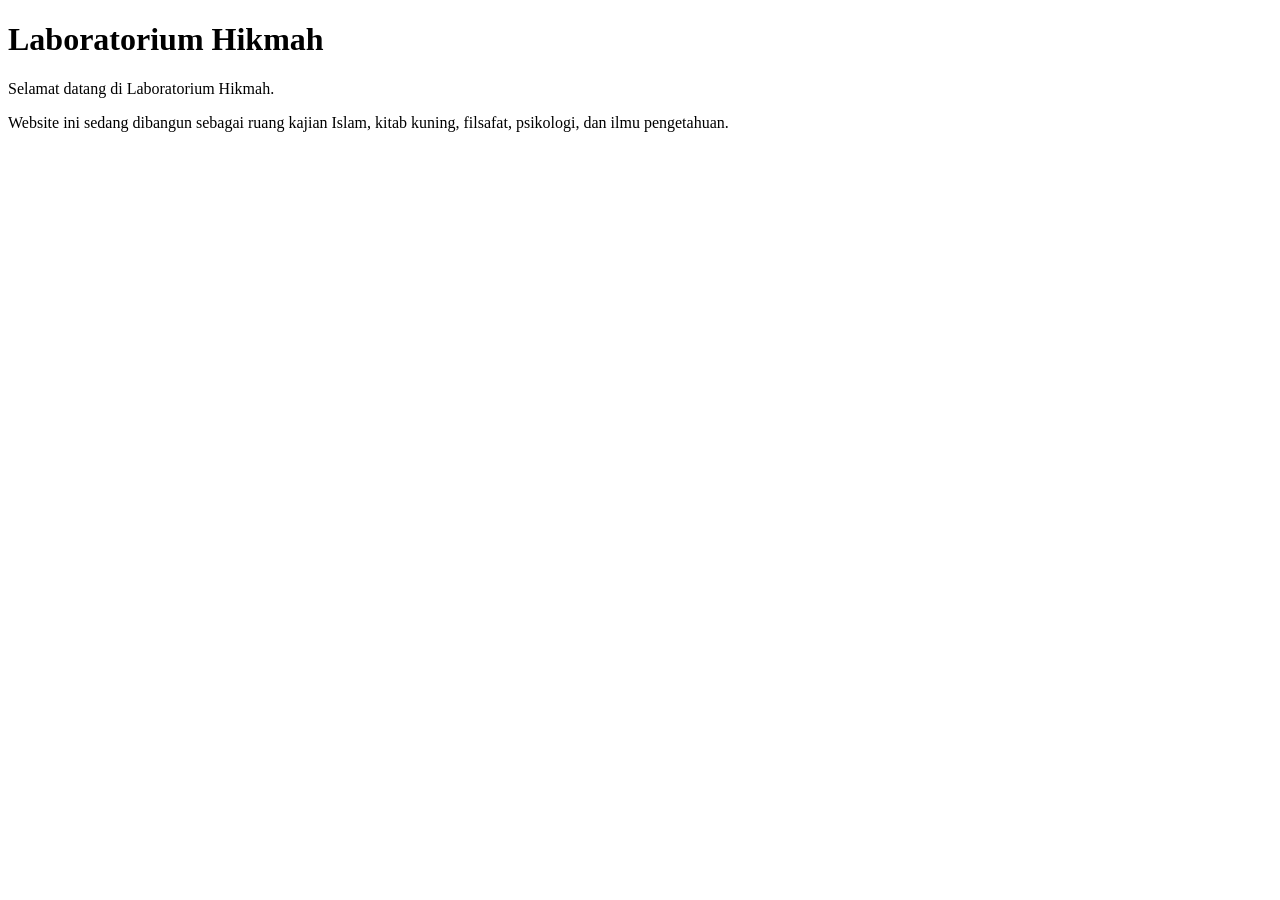
==== index.html @ 44e787c2 "Add initial HTML structure for the website" ====
<!DOCTYPE html>
<html lang="id">
<head>
  <meta charset="UTF-8">
  <meta name="viewport" content="width=device-width, initial-scale=1.0">
  <title>Laboratorium Hikmah</title>
  <meta name="description" content="Laboratorium Hikmah adalah ruang kajian Islam, kitab kuning, filsafat, psikologi, dan ilmu pengetahuan.">
</head>
<body>
  <h1>Laboratorium Hikmah</h1>
  <p>Selamat datang di Laboratorium Hikmah.</p>
  <p>Website ini sedang dibangun sebagai ruang kajian Islam, kitab kuning, filsafat, psikologi, dan ilmu pengetahuan.</p>
</body>
</html>
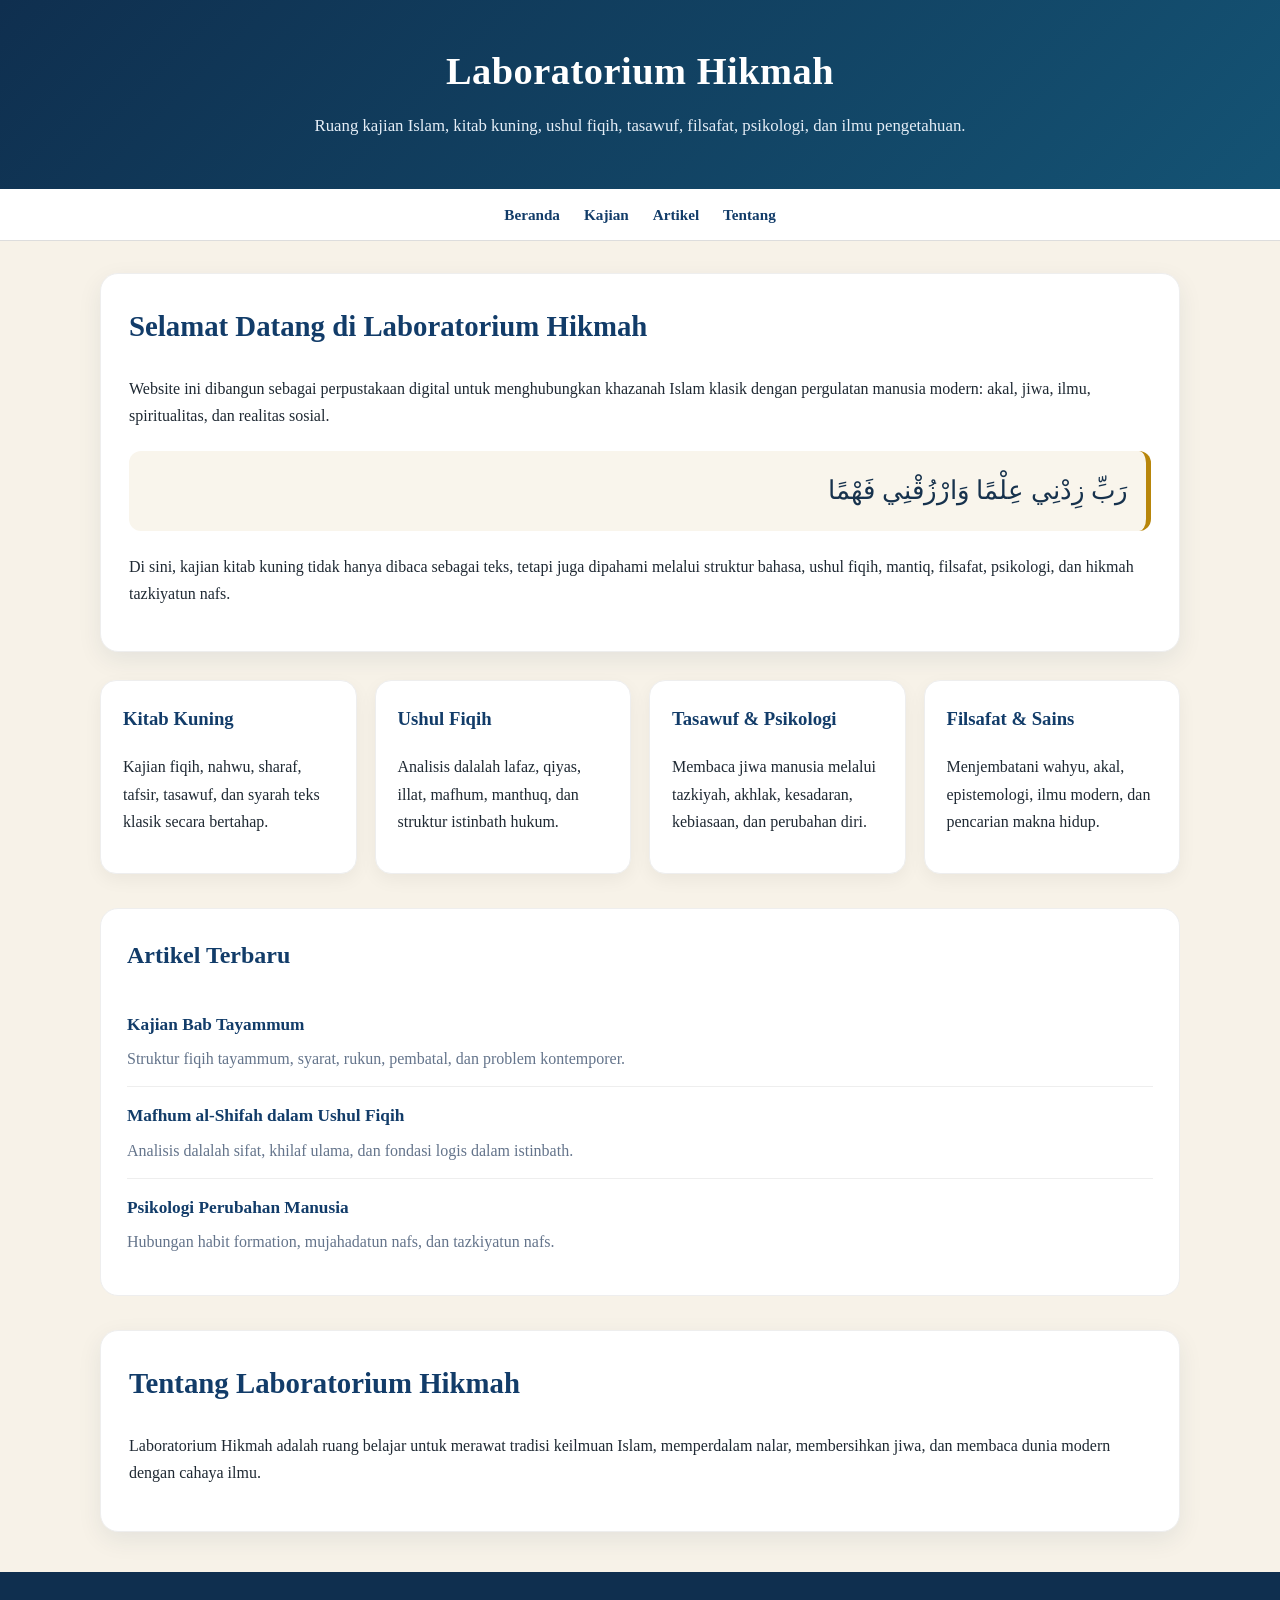
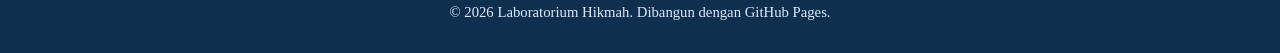
==== commit 0fa958af: "Update index.html with new content and structure" ====
--- a/index.html
+++ b/index.html
@@ -1,14 +1,277 @@
 <!DOCTYPE html>
 <html lang="id">
 <head>
-  <meta charset="UTF-8">
-  <meta name="viewport" content="width=device-width, initial-scale=1.0">
+  <meta charset="UTF-8" />
+  <meta name="viewport" content="width=device-width, initial-scale=1.0" />
+
   <title>Laboratorium Hikmah</title>
-  <meta name="description" content="Laboratorium Hikmah adalah ruang kajian Islam, kitab kuning, filsafat, psikologi, dan ilmu pengetahuan.">
+
+  <meta name="description" content="Laboratorium Hikmah adalah ruang kajian Islam, kitab kuning, filsafat, psikologi, tasawuf, dan ilmu pengetahuan." />
+
+  <style>
+    :root {
+      --bg: #f7f2e8;
+      --card: #ffffff;
+      --text: #1f2933;
+      --muted: #64748b;
+      --primary: #123c69;
+      --accent: #b8860b;
+      --soft: #e8dcc3;
+    }
+
+    * {
+      box-sizing: border-box;
+    }
+
+    body {
+      margin: 0;
+      font-family: Georgia, "Times New Roman", serif;
+      background: var(--bg);
+      color: var(--text);
+      line-height: 1.7;
+    }
+
+    header {
+      background: linear-gradient(135deg, #0f2f4f, #145374);
+      color: white;
+      padding: 48px 22px;
+      text-align: center;
+    }
+
+    header h1 {
+      margin: 0;
+      font-size: 2.4rem;
+      line-height: 1.2;
+      letter-spacing: 0.5px;
+    }
+
+    header p {
+      max-width: 720px;
+      margin: 18px auto 0;
+      font-size: 1.05rem;
+      color: #e5eef7;
+    }
+
+    nav {
+      background: #ffffff;
+      border-bottom: 1px solid #ddd;
+      padding: 12px 16px;
+      text-align: center;
+      position: sticky;
+      top: 0;
+      z-index: 10;
+    }
+
+    nav a {
+      color: var(--primary);
+      text-decoration: none;
+      margin: 0 10px;
+      font-weight: bold;
+      font-size: 0.95rem;
+    }
+
+    .container {
+      width: min(1080px, 92%);
+      margin: 32px auto;
+    }
+
+    .hero {
+      background: var(--card);
+      border-radius: 18px;
+      padding: 28px;
+      box-shadow: 0 8px 24px rgba(15, 47, 79, 0.08);
+      border: 1px solid #eee;
+    }
+
+    .hero h2 {
+      margin-top: 0;
+      color: var(--primary);
+      font-size: 1.8rem;
+    }
+
+    .arabic {
+      direction: rtl;
+      text-align: right;
+      font-size: 1.6rem;
+      color: #17324d;
+      background: #f9f5ec;
+      padding: 18px;
+      border-right: 5px solid var(--accent);
+      border-radius: 12px;
+      margin: 22px 0;
+    }
+
+    .grid {
+      display: grid;
+      grid-template-columns: repeat(auto-fit, minmax(220px, 1fr));
+      gap: 18px;
+      margin-top: 28px;
+    }
+
+    .card {
+      background: var(--card);
+      padding: 22px;
+      border-radius: 16px;
+      border: 1px solid #eee;
+      box-shadow: 0 6px 18px rgba(0, 0, 0, 0.05);
+    }
+
+    .card h3 {
+      margin-top: 0;
+      color: var(--primary);
+    }
+
+    .article-list {
+      margin-top: 34px;
+      background: var(--card);
+      padding: 26px;
+      border-radius: 18px;
+      border: 1px solid #eee;
+    }
+
+    .article-list h2 {
+      margin-top: 0;
+      color: var(--primary);
+    }
+
+    .article-item {
+      padding: 14px 0;
+      border-bottom: 1px solid #eee;
+    }
+
+    .article-item:last-child {
+      border-bottom: none;
+    }
+
+    .article-item a {
+      color: var(--primary);
+      font-weight: bold;
+      text-decoration: none;
+      font-size: 1.08rem;
+    }
+
+    .article-item p {
+      margin: 6px 0 0;
+      color: var(--muted);
+    }
+
+    footer {
+      text-align: center;
+      padding: 28px 16px;
+      margin-top: 40px;
+      background: #0f2f4f;
+      color: #dbeafe;
+      font-size: 0.92rem;
+    }
+
+    @media (max-width: 600px) {
+      header h1 {
+        font-size: 2rem;
+      }
+
+      nav a {
+        display: inline-block;
+        margin: 6px 8px;
+      }
+
+      .arabic {
+        font-size: 1.35rem;
+      }
+    }
+  </style>
 </head>
+
 <body>
-  <h1>Laboratorium Hikmah</h1>
-  <p>Selamat datang di Laboratorium Hikmah.</p>
-  <p>Website ini sedang dibangun sebagai ruang kajian Islam, kitab kuning, filsafat, psikologi, dan ilmu pengetahuan.</p>
+
+  <header>
+    <h1>Laboratorium Hikmah</h1>
+    <p>Ruang kajian Islam, kitab kuning, ushul fiqih, tasawuf, filsafat, psikologi, dan ilmu pengetahuan.</p>
+  </header>
+
+  <nav>
+    <a href="#beranda">Beranda</a>
+    <a href="#kajian">Kajian</a>
+    <a href="#artikel">Artikel</a>
+    <a href="#tentang">Tentang</a>
+  </nav>
+
+  <main class="container" id="beranda">
+
+    <section class="hero">
+      <h2>Selamat Datang di Laboratorium Hikmah</h2>
+
+      <p>
+        Website ini dibangun sebagai perpustakaan digital untuk menghubungkan khazanah Islam klasik
+        dengan pergulatan manusia modern: akal, jiwa, ilmu, spiritualitas, dan realitas sosial.
+      </p>
+
+      <div class="arabic">
+        رَبِّ زِدْنِي عِلْمًا وَارْزُقْنِي فَهْمًا
+      </div>
+
+      <p>
+        Di sini, kajian kitab kuning tidak hanya dibaca sebagai teks, tetapi juga dipahami melalui
+        struktur bahasa, ushul fiqih, mantiq, filsafat, psikologi, dan hikmah tazkiyatun nafs.
+      </p>
+    </section>
+
+    <section class="grid" id="kajian">
+
+      <div class="card">
+        <h3>Kitab Kuning</h3>
+        <p>Kajian fiqih, nahwu, sharaf, tafsir, tasawuf, dan syarah teks klasik secara bertahap.</p>
+      </div>
+
+      <div class="card">
+        <h3>Ushul Fiqih</h3>
+        <p>Analisis dalalah lafaz, qiyas, illat, mafhum, manthuq, dan struktur istinbath hukum.</p>
+      </div>
+
+      <div class="card">
+        <h3>Tasawuf & Psikologi</h3>
+        <p>Membaca jiwa manusia melalui tazkiyah, akhlak, kesadaran, kebiasaan, dan perubahan diri.</p>
+      </div>
+
+      <div class="card">
+        <h3>Filsafat & Sains</h3>
+        <p>Menjembatani wahyu, akal, epistemologi, ilmu modern, dan pencarian makna hidup.</p>
+      </div>
+
+    </section>
+
+    <section class="article-list" id="artikel">
+      <h2>Artikel Terbaru</h2>
+
+      <div class="article-item">
+        <a href="#">Kajian Bab Tayammum</a>
+        <p>Struktur fiqih tayammum, syarat, rukun, pembatal, dan problem kontemporer.</p>
+      </div>
+
+      <div class="article-item">
+        <a href="#">Mafhum al-Shifah dalam Ushul Fiqih</a>
+        <p>Analisis dalalah sifat, khilaf ulama, dan fondasi logis dalam istinbath.</p>
+      </div>
+
+      <div class="article-item">
+        <a href="#">Psikologi Perubahan Manusia</a>
+        <p>Hubungan habit formation, mujahadatun nafs, dan tazkiyatun nafs.</p>
+      </div>
+
+    </section>
+
+    <section class="hero" id="tentang" style="margin-top: 34px;">
+      <h2>Tentang Laboratorium Hikmah</h2>
+      <p>
+        Laboratorium Hikmah adalah ruang belajar untuk merawat tradisi keilmuan Islam,
+        memperdalam nalar, membersihkan jiwa, dan membaca dunia modern dengan cahaya ilmu.
+      </p>
+    </section>
+
+  </main>
+
+  <footer>
+    © 2026 Laboratorium Hikmah. Dibangun dengan GitHub Pages.
+  </footer>
+
 </body>
 </html>
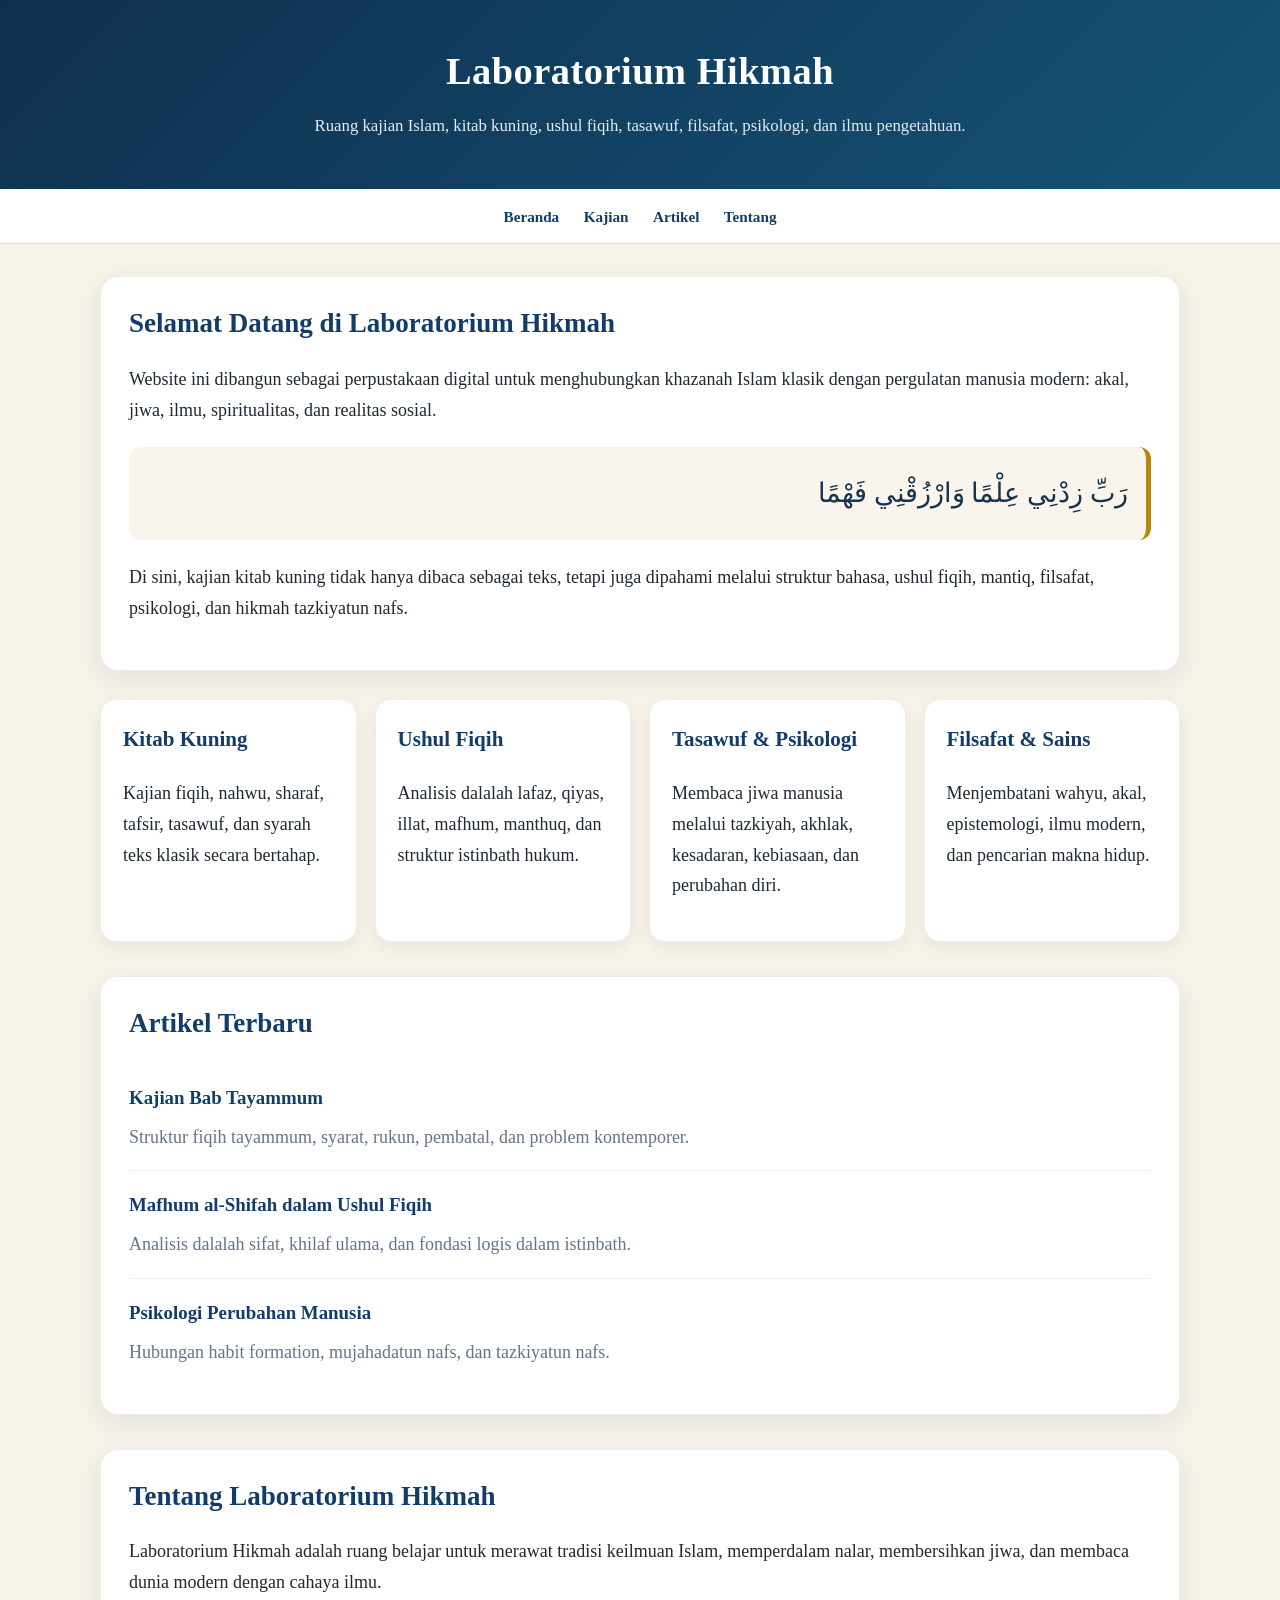
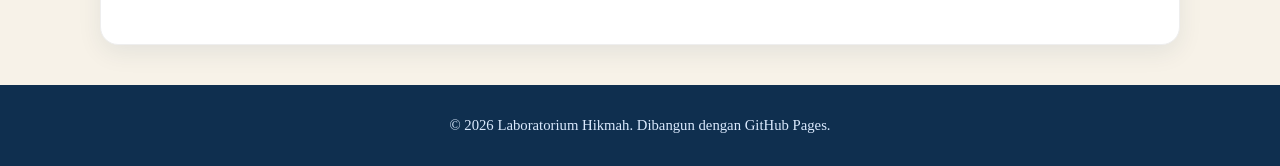
==== commit 21964d88: "Remove inline styles and link external stylesheet Removed inline styles from index.html and linked t" ====
--- a/index.html
+++ b/index.html
@@ -8,177 +8,7 @@
 
   <meta name="description" content="Laboratorium Hikmah adalah ruang kajian Islam, kitab kuning, filsafat, psikologi, tasawuf, dan ilmu pengetahuan." />
 
-  <style>
-    :root {
-      --bg: #f7f2e8;
-      --card: #ffffff;
-      --text: #1f2933;
-      --muted: #64748b;
-      --primary: #123c69;
-      --accent: #b8860b;
-      --soft: #e8dcc3;
-    }
-
-    * {
-      box-sizing: border-box;
-    }
-
-    body {
-      margin: 0;
-      font-family: Georgia, "Times New Roman", serif;
-      background: var(--bg);
-      color: var(--text);
-      line-height: 1.7;
-    }
-
-    header {
-      background: linear-gradient(135deg, #0f2f4f, #145374);
-      color: white;
-      padding: 48px 22px;
-      text-align: center;
-    }
-
-    header h1 {
-      margin: 0;
-      font-size: 2.4rem;
-      line-height: 1.2;
-      letter-spacing: 0.5px;
-    }
-
-    header p {
-      max-width: 720px;
-      margin: 18px auto 0;
-      font-size: 1.05rem;
-      color: #e5eef7;
-    }
-
-    nav {
-      background: #ffffff;
-      border-bottom: 1px solid #ddd;
-      padding: 12px 16px;
-      text-align: center;
-      position: sticky;
-      top: 0;
-      z-index: 10;
-    }
-
-    nav a {
-      color: var(--primary);
-      text-decoration: none;
-      margin: 0 10px;
-      font-weight: bold;
-      font-size: 0.95rem;
-    }
-
-    .container {
-      width: min(1080px, 92%);
-      margin: 32px auto;
-    }
-
-    .hero {
-      background: var(--card);
-      border-radius: 18px;
-      padding: 28px;
-      box-shadow: 0 8px 24px rgba(15, 47, 79, 0.08);
-      border: 1px solid #eee;
-    }
-
-    .hero h2 {
-      margin-top: 0;
-      color: var(--primary);
-      font-size: 1.8rem;
-    }
-
-    .arabic {
-      direction: rtl;
-      text-align: right;
-      font-size: 1.6rem;
-      color: #17324d;
-      background: #f9f5ec;
-      padding: 18px;
-      border-right: 5px solid var(--accent);
-      border-radius: 12px;
-      margin: 22px 0;
-    }
-
-    .grid {
-      display: grid;
-      grid-template-columns: repeat(auto-fit, minmax(220px, 1fr));
-      gap: 18px;
-      margin-top: 28px;
-    }
-
-    .card {
-      background: var(--card);
-      padding: 22px;
-      border-radius: 16px;
-      border: 1px solid #eee;
-      box-shadow: 0 6px 18px rgba(0, 0, 0, 0.05);
-    }
-
-    .card h3 {
-      margin-top: 0;
-      color: var(--primary);
-    }
-
-    .article-list {
-      margin-top: 34px;
-      background: var(--card);
-      padding: 26px;
-      border-radius: 18px;
-      border: 1px solid #eee;
-    }
-
-    .article-list h2 {
-      margin-top: 0;
-      color: var(--primary);
-    }
-
-    .article-item {
-      padding: 14px 0;
-      border-bottom: 1px solid #eee;
-    }
-
-    .article-item:last-child {
-      border-bottom: none;
-    }
-
-    .article-item a {
-      color: var(--primary);
-      font-weight: bold;
-      text-decoration: none;
-      font-size: 1.08rem;
-    }
-
-    .article-item p {
-      margin: 6px 0 0;
-      color: var(--muted);
-    }
-
-    footer {
-      text-align: center;
-      padding: 28px 16px;
-      margin-top: 40px;
-      background: #0f2f4f;
-      color: #dbeafe;
-      font-size: 0.92rem;
-    }
-
-    @media (max-width: 600px) {
-      header h1 {
-        font-size: 2rem;
-      }
-
-      nav a {
-        display: inline-block;
-        margin: 6px 8px;
-      }
-
-      .arabic {
-        font-size: 1.35rem;
-      }
-    }
-  </style>
+<link rel="stylesheet" href="assets/css/style.css">
 </head>
 
 <body>
@@ -188,12 +18,12 @@
     <p>Ruang kajian Islam, kitab kuning, ushul fiqih, tasawuf, filsafat, psikologi, dan ilmu pengetahuan.</p>
   </header>
 
-  <nav>
-    <a href="#beranda">Beranda</a>
-    <a href="#kajian">Kajian</a>
-    <a href="#artikel">Artikel</a>
-    <a href="#tentang">Tentang</a>
-  </nav>
+ <nav>
+  <a href="#beranda">Beranda</a>
+  <a href="#kajian">Kajian</a>
+  <a href="artikel/">Artikel</a>
+  <a href="#tentang">Tentang</a>
+</nav>
 
   <main class="container" id="beranda">
 
@@ -243,7 +73,7 @@
       <h2>Artikel Terbaru</h2>
 
       <div class="article-item">
-        <a href="#">Kajian Bab Tayammum</a>
+        <a href="artikel/tayammum.html">Kajian Bab Tayammum</a>
         <p>Struktur fiqih tayammum, syarat, rukun, pembatal, dan problem kontemporer.</p>
       </div>
 
--- a/assets/css/style.css
+++ b/assets/css/style.css
@@ -0,0 +1,244 @@
+:root {
+  --bg: #f7f2e8;
+  --card: #ffffff;
+  --text: #1f2933;
+  --muted: #64748b;
+  --primary: #123c69;
+  --accent: #b8860b;
+  --soft: #e8dcc3;
+}
+
+* {
+  box-sizing: border-box;
+}
+
+body {
+  margin: 0;
+  font-family: Georgia, "Times New Roman", serif;
+  background: var(--bg);
+  color: var(--text);
+  line-height: 1.7;
+  font-size: 18px;
+}
+
+header {
+  background: linear-gradient(135deg, #0f2f4f, #145374);
+  color: white;
+  padding: 48px 22px;
+  text-align: center;
+}
+
+header h1 {
+  margin: 0;
+  font-size: 2.4rem;
+  line-height: 1.2;
+  letter-spacing: 0.5px;
+}
+
+header p {
+  max-width: 720px;
+  margin: 18px auto 0;
+  font-size: 1.05rem;
+  color: #e5eef7;
+}
+
+nav {
+  background: #ffffff;
+  border-bottom: 1px solid #ddd;
+  padding: 12px 16px;
+  text-align: center;
+  position: sticky;
+  top: 0;
+  z-index: 10;
+}
+
+nav a {
+  color: var(--primary);
+  text-decoration: none;
+  margin: 0 10px;
+  font-weight: bold;
+  font-size: 0.95rem;
+}
+
+nav a:hover {
+  text-decoration: underline;
+}
+
+.container {
+  width: min(1080px, 92%);
+  margin: 32px auto;
+}
+
+.hero,
+.intro,
+.article-list,
+article {
+  background: var(--card);
+  border-radius: 18px;
+  padding: 28px;
+  box-shadow: 0 8px 24px rgba(15, 47, 79, 0.08);
+  border: 1px solid #eee;
+}
+
+.hero h2,
+.intro h2,
+.article-list h2,
+article h2,
+article h3 {
+  margin-top: 0;
+  color: var(--primary);
+  line-height: 1.35;
+}
+
+.arabic {
+  direction: rtl;
+  text-align: right;
+  font-size: 1.7rem;
+  line-height: 2.1;
+  color: #17324d;
+  background: #f9f5ec;
+  padding: 18px;
+  border-right: 5px solid var(--accent);
+  border-radius: 12px;
+  margin: 22px 0;
+}
+
+.grid {
+  display: grid;
+  grid-template-columns: repeat(auto-fit, minmax(220px, 1fr));
+  gap: 18px;
+  margin-top: 28px;
+}
+
+.card {
+  background: var(--card);
+  padding: 22px;
+  border-radius: 16px;
+  border: 1px solid #eee;
+  box-shadow: 0 6px 18px rgba(0, 0, 0, 0.05);
+}
+
+.card h3 {
+  margin-top: 0;
+  color: var(--primary);
+}
+
+.article-list {
+  margin-top: 34px;
+}
+
+.article-item {
+  padding: 18px 0;
+  border-bottom: 1px solid #eee;
+}
+
+.article-item:last-child {
+  border-bottom: none;
+}
+
+.article-item a {
+  color: var(--primary);
+  font-weight: bold;
+  text-decoration: none;
+  font-size: 1.18rem;
+}
+
+.article-item a:hover {
+  text-decoration: underline;
+}
+
+.article-item p {
+  margin: 8px 0 0;
+  color: var(--muted);
+}
+
+.category {
+  display: inline-block;
+  margin-top: 10px;
+  padding: 4px 10px;
+  border-radius: 999px;
+  background: #f9f5ec;
+  color: #7a5a08;
+  font-size: 0.85rem;
+  border: 1px solid #ead7a5;
+}
+
+.meta {
+  color: var(--muted);
+  font-size: 0.95rem;
+  margin-bottom: 24px;
+}
+
+.toc {
+  background: #f9f5ec;
+  border-left: 5px solid var(--accent);
+  padding: 18px 22px;
+  border-radius: 12px;
+  margin: 24px 0;
+}
+
+.toc h2 {
+  margin-top: 0;
+  font-size: 1.25rem;
+}
+
+.toc a {
+  color: var(--primary);
+  text-decoration: none;
+}
+
+blockquote {
+  border-left: 5px solid var(--accent);
+  background: #f9f5ec;
+  padding: 14px 20px;
+  margin: 22px 0;
+  border-radius: 10px;
+  color: #334155;
+}
+
+.back {
+  margin-top: 26px;
+  padding-top: 18px;
+  border-top: 1px solid #eee;
+}
+
+.back a {
+  color: var(--primary);
+  font-weight: bold;
+  text-decoration: none;
+}
+
+footer {
+  text-align: center;
+  padding: 28px 16px;
+  margin-top: 40px;
+  background: #0f2f4f;
+  color: #dbeafe;
+  font-size: 0.92rem;
+}
+
+@media (max-width: 600px) {
+  body {
+    font-size: 17px;
+  }
+
+  header h1 {
+    font-size: 2rem;
+  }
+
+  .hero,
+  .intro,
+  .article-list,
+  article {
+    padding: 22px;
+  }
+
+  nav a {
+    display: inline-block;
+    margin: 6px 8px;
+  }
+
+  .arabic {
+    font-size: 1.35rem;
+  }
+}
